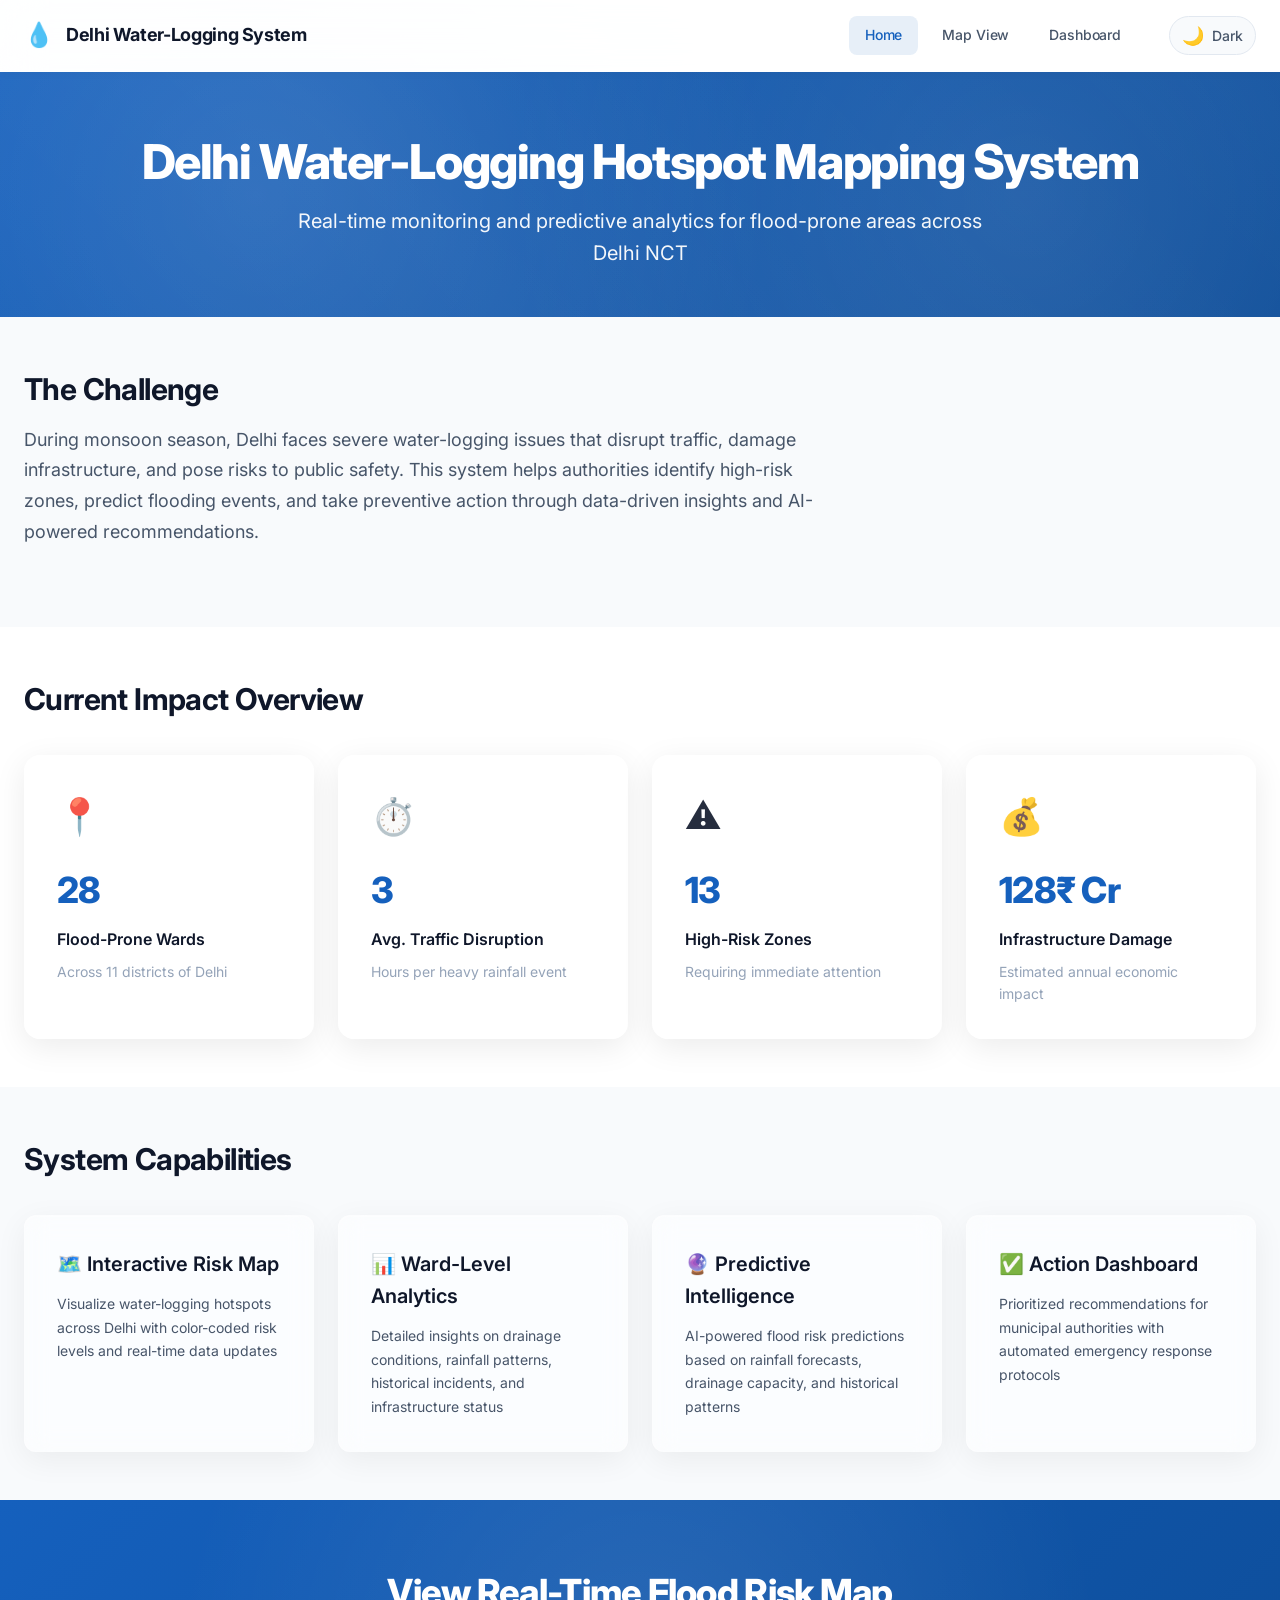
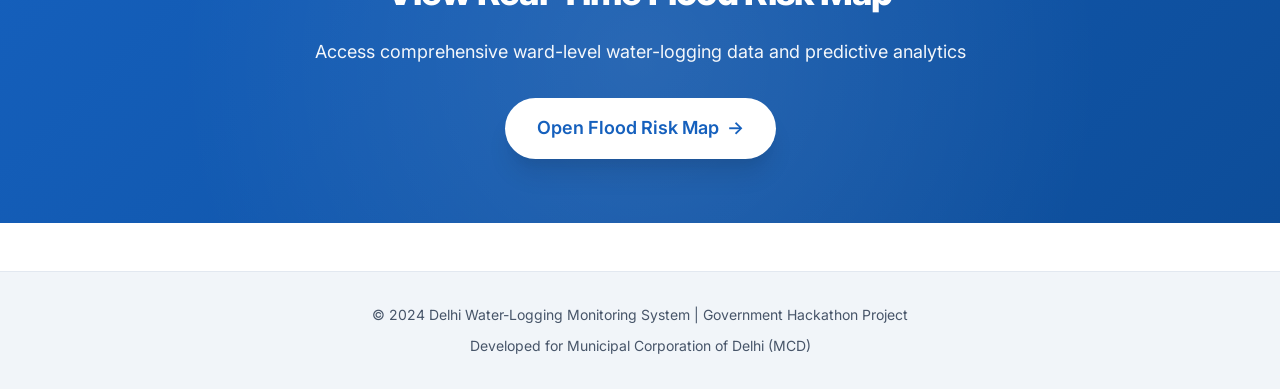
==== index.html @ c4d1c1da "Hackathon" ====
<!DOCTYPE html>
<html lang="en">
<head>
    <meta charset="UTF-8">
    <meta name="viewport" content="width=device-width, initial-scale=1.0">
    <title>Delhi Water-Logging Hotspot Mapping System</title>
    <link rel="stylesheet" href="styles.css">
</head>
<body>
    <!-- Navigation Bar with Theme Toggle -->
    <nav class="navbar">
        <div class="container">
            <div class="nav-brand">
                <span class="nav-logo">💧</span>
                <h2>Delhi Water-Logging System</h2>
            </div>
            <div class="nav-content">
                <div class="nav-links">
                    <a href="index.html" class="active">Home</a>
                    <a href="map.html">Map View</a>
                    <a href="authority.html">Dashboard</a>
                </div>
                <button class="theme-toggle" onclick="toggleTheme()" id="theme-toggle">
                    <span class="icon" id="theme-icon">🌙</span>
                    <span id="theme-text">Dark</span>
                </button>
            </div>
        </div>
    </nav>

    <!-- Hero Section -->
    <section class="hero">
        <div class="container">
            <h1>Delhi Water-Logging Hotspot Mapping System</h1>
            <p class="subtitle">Real-time monitoring and predictive analytics for flood-prone areas across Delhi NCT</p>
        </div>
    </section>

    <!-- Problem Statement -->
    <section class="section problem-section">
        <div class="container">
            <div class="section-header">
                <h2 class="section-title">The Challenge</h2>
                <p class="section-description">
                    During monsoon season, Delhi faces severe water-logging issues that disrupt traffic, 
                    damage infrastructure, and pose risks to public safety. This system helps authorities 
                    identify high-risk zones, predict flooding events, and take preventive action through 
                    data-driven insights and AI-powered recommendations.
                </p>
            </div>
        </div>
    </section>

    <!-- Impact Statistics - Bento Grid -->
    <section class="section stats-section">
        <div class="container">
            <div class="section-header">
                <h2 class="section-title">Current Impact Overview</h2>
            </div>
            <div class="stats-grid">
                <!-- Stat Card 1 -->
                <div class="stat-card">
                    <div class="stat-icon">📍</div>
                    <div class="stat-number">47</div>
                    <div class="stat-label">Flood-Prone Wards</div>
                    <div class="stat-description">Across 11 districts of Delhi</div>
                </div>

                <!-- Stat Card 2 -->
                <div class="stat-card">
                    <div class="stat-icon">⏱️</div>
                    <div class="stat-number">6.5</div>
                    <div class="stat-label">Avg. Traffic Disruption</div>
                    <div class="stat-description">Hours per heavy rainfall event</div>
                </div>

                <!-- Stat Card 3 -->
                <div class="stat-card">
                    <div class="stat-icon">⚠️</div>
                    <div class="stat-number">23</div>
                    <div class="stat-label">High-Risk Zones</div>
                    <div class="stat-description">Requiring immediate attention</div>
                </div>

                <!-- Stat Card 4 -->
                <div class="stat-card">
                    <div class="stat-icon">💰</div>
                    <div class="stat-number">₹245 Cr</div>
                    <div class="stat-label">Infrastructure Damage</div>
                    <div class="stat-description">Estimated annual economic impact</div>
                </div>
            </div>
        </div>
    </section>

    <!-- Key Features -->
    <section class="section features-section">
        <div class="container">
            <div class="section-header">
                <h2 class="section-title">System Capabilities</h2>
            </div>
            <div class="features-grid">
                <div class="feature-card">
                    <h3>🗺️ Interactive Risk Map</h3>
                    <p>Visualize water-logging hotspots across Delhi with color-coded risk levels and real-time data updates</p>
                </div>
                <div class="feature-card">
                    <h3>📊 Ward-Level Analytics</h3>
                    <p>Detailed insights on drainage conditions, rainfall patterns, historical incidents, and infrastructure status</p>
                </div>
                <div class="feature-card">
                    <h3>🔮 Predictive Intelligence</h3>
                    <p>AI-powered flood risk predictions based on rainfall forecasts, drainage capacity, and historical patterns</p>
                </div>
                <div class="feature-card">
                    <h3>✅ Action Dashboard</h3>
                    <p>Prioritized recommendations for municipal authorities with automated emergency response protocols</p>
                </div>
            </div>
        </div>
    </section>

    <!-- Call to Action -->
    <section class="cta-section">
        <div class="container">
            <h2>View Real-Time Flood Risk Map</h2>
            <p>Access comprehensive ward-level water-logging data and predictive analytics</p>
            <a href="map.html" class="cta-button">
                <span>Open Flood Risk Map</span>
                <span>→</span>
            </a>
        </div>
    </section>

    <!-- Footer -->
    <footer>
        <div class="container">
            <p>&copy; 2024 Delhi Water-Logging Monitoring System | Government Hackathon Project</p>
            <p>Developed for Municipal Corporation of Delhi (MCD)</p>
        </div>
    </footer>

    <!-- Scripts -->
    <script src="data.js"></script>
    <script src="script.js"></script>
</body>
</html>
---- styles.css ----
/**
 * STYLES.CSS - Modern Beautiful UI with Light/Dark Mode
 * Delhi Water-Logging Hotspot Mapping System
 * Design inspired by Linear, modern web apps, and civic-tech aesthetics
 */

/* ============================================
   IMPORTS - Modern Font (Inter)
   ============================================ */
@import url('https://fonts.googleapis.com/css2?family=Inter:wght@300;400;500;600;700;800&display=swap');

/* ============================================
   CSS CUSTOM PROPERTIES - Design Tokens
   ============================================ */
:root {
    /* ===== Color Palette - Light Mode ===== */
    --primary: #1560BD;
    --primary-hover: #0d4d99;
    --primary-light: #2d74cc;
    --secondary: #536878;
    --secondary-hover: #465764;
    
    /* Status Colors */
    --success: #16a34a;
    --warning: #f59e0b;
    --danger: #dc2626;
    --info: #0ea5e9;
    
    /* Neutral Colors - Light Mode */
    --bg-primary: #ffffff;
    --bg-secondary: #f8fafc;
    --bg-tertiary: #f1f5f9;
    --bg-elevated: #ffffff;
    --bg-overlay: rgba(248, 250, 252, 0.95);
    
    --text-primary: #0f172a;
    --text-secondary: #475569;
    --text-tertiary: #94a3b8;
    --text-inverse: #ffffff;
    
    --border-primary: #e2e8f0;
    --border-secondary: #cbd5e1;
    --border-focus: #1560BD;
    
    --shadow-sm: 0 1px 2px 0 rgba(0, 0, 0, 0.05);
    --shadow-md: 0 4px 6px -1px rgba(0, 0, 0, 0.1), 0 2px 4px -1px rgba(0, 0, 0, 0.06);
    --shadow-lg: 0 10px 15px -3px rgba(0, 0, 0, 0.1), 0 4px 6px -2px rgba(0, 0, 0, 0.05);
    --shadow-xl: 0 20px 25px -5px rgba(0, 0, 0, 0.1), 0 10px 10px -5px rgba(0, 0, 0, 0.04);
    
    /* ===== Spacing Scale ===== */
    --space-1: 0.25rem;
    --space-2: 0.5rem;
    --space-3: 0.75rem;
    --space-4: 1rem;
    --space-5: 1.25rem;
    --space-6: 1.5rem;
    --space-8: 2rem;
    --space-10: 2.5rem;
    --space-12: 3rem;
    --space-16: 4rem;
    
    /* ===== Typography Scale ===== */
    --text-xs: 0.75rem;
    --text-sm: 0.875rem;
    --text-base: 1rem;
    --text-lg: 1.125rem;
    --text-xl: 1.25rem;
    --text-2xl: 1.5rem;
    --text-3xl: 1.875rem;
    --text-4xl: 2.25rem;
    --text-5xl: 3rem;
    
    /* ===== Border Radius ===== */
    --radius-sm: 0.375rem;
    --radius-md: 0.5rem;
    --radius-lg: 0.75rem;
    --radius-xl: 1rem;
    --radius-2xl: 1.5rem;
    --radius-full: 9999px;
    
    /* ===== Transitions ===== */
    --transition-fast: 150ms cubic-bezier(0.4, 0, 0.2, 1);
    --transition-base: 200ms cubic-bezier(0.4, 0, 0.2, 1);
    --transition-slow: 300ms cubic-bezier(0.4, 0, 0.2, 1);
    
    /* ===== Z-Index Scale ===== */
    --z-base: 0;
    --z-elevated: 10;
    --z-dropdown: 100;
    --z-sticky: 200;
    --z-modal: 300;
    --z-toast: 400;
}

/* ===== Dark Mode Variables ===== */
[data-theme="dark"] {
    --primary: #2d74cc;
    --primary-hover: #4186d6;
    --primary-light: #5393db;
    --secondary: #6b8090;
    --secondary-hover: #7a8fa0;
    
    --bg-primary: #0f172a;
    --bg-secondary: #1e293b;
    --bg-tertiary: #334155;
    --bg-elevated: #1e293b;
    --bg-overlay: rgba(30, 41, 59, 0.95);
    
    --text-primary: #f1f5f9;
    --text-secondary: #cbd5e1;
    --text-tertiary: #64748b;
    --text-inverse: #0f172a;
    
    --border-primary: #334155;
    --border-secondary: #475569;
    
    --shadow-sm: 0 1px 2px 0 rgba(0, 0, 0, 0.3);
    --shadow-md: 0 4px 6px -1px rgba(0, 0, 0, 0.4), 0 2px 4px -1px rgba(0, 0, 0, 0.3);
    --shadow-lg: 0 10px 15px -3px rgba(0, 0, 0, 0.5), 0 4px 6px -2px rgba(0, 0, 0, 0.4);
    --shadow-xl: 0 20px 25px -5px rgba(0, 0, 0, 0.6), 0 10px 10px -5px rgba(0, 0, 0, 0.5);
}

/* ============================================
   GLOBAL RESET & BASE STYLES
   ============================================ */
* {
    margin: 0;
    padding: 0;
    box-sizing: border-box;
}

html {
    font-size: 16px;
    -webkit-font-smoothing: antialiased;
    -moz-osx-font-smoothing: grayscale;
}

body {
    font-family: 'Inter', -apple-system, BlinkMacSystemFont, 'Segoe UI', sans-serif;
    line-height: 1.6;
    color: var(--text-primary);
    background-color: var(--bg-primary);
    transition: background-color var(--transition-base), color var(--transition-base);
    position: relative;
}

/* Subtle background pattern */
body::before {
    content: '';
    position: fixed;
    top: 0;
    left: 0;
    right: 0;
    bottom: 0;
    background-image: 
        radial-gradient(circle at 20% 30%, rgba(21, 96, 189, 0.03) 0%, transparent 50%),
        radial-gradient(circle at 80% 70%, rgba(14, 165, 233, 0.03) 0%, transparent 50%);
    pointer-events: none;
    z-index: 0;
}

body > * {
    position: relative;
    z-index: 1;
}

.container {
    max-width: 1280px;
    margin: 0 auto;
    padding: 0 var(--space-6);
}

/* ============================================
   NAVIGATION BAR - Modern Floating Style
   ============================================ */
.navbar {
    background: rgba(255, 255, 255, 0.7);
    backdrop-filter: blur(20px) saturate(180%);
    -webkit-backdrop-filter: blur(20px) saturate(180%);
    border-bottom: 1px solid rgba(255, 255, 255, 0.2);
    box-shadow: 0 4px 6px rgba(0, 0, 0, 0.02);
    padding: var(--space-4) 0;
    position: sticky;
    top: 0;
    z-index: var(--z-sticky);
    transition: all var(--transition-base);
}

[data-theme="dark"] .navbar {
    background: rgba(30, 41, 59, 0.7);
    border-bottom: 1px solid rgba(255, 255, 255, 0.1);
}

.navbar .container {
    display: flex;
    justify-content: space-between;
    align-items: center;
}

.nav-brand {
    display: flex;
    align-items: center;
    gap: var(--space-3);
}

.nav-brand h2 {
    font-size: var(--text-lg);
    font-weight: 700;
    color: var(--text-primary);
    letter-spacing: -0.02em;
}

.nav-logo {
    font-size: var(--text-2xl);
}

.nav-content {
    display: flex;
    align-items: center;
    gap: var(--space-8);
}

.nav-links {
    display: flex;
    gap: var(--space-2);
    align-items: center;
}

.nav-links a {
    color: var(--text-secondary);
    text-decoration: none;
    font-weight: 500;
    font-size: var(--text-sm);
    padding: var(--space-2) var(--space-4);
    border-radius: var(--radius-md);
    transition: all var(--transition-fast);
    letter-spacing: -0.01em;
}

.nav-links a:hover {
    color: var(--text-primary);
    background-color: var(--bg-secondary);
}

.nav-links a.active {
    color: var(--primary);
    background-color: rgba(21, 96, 189, 0.1);
}

/* Theme Toggle Button */
.theme-toggle {
    background: var(--bg-secondary);
    border: 1px solid var(--border-primary);
    color: var(--text-secondary);
    padding: var(--space-2) var(--space-3);
    border-radius: var(--radius-full);
    cursor: pointer;
    display: flex;
    align-items: center;
    gap: var(--space-2);
    font-size: var(--text-sm);
    font-weight: 500;
    transition: all var(--transition-fast);
    font-family: 'Inter', sans-serif;
}

.theme-toggle:hover {
    background: var(--bg-tertiary);
    border-color: var(--border-secondary);
    color: var(--text-primary);
}

.theme-toggle .icon {
    font-size: var(--text-lg);
}

/* ============================================
   HERO SECTION - Modern Gradient
   ============================================ */
.hero {
    background: linear-gradient(135deg, var(--primary) 0%, #0d4d99 100%);
    color: white;
    padding: var(--space-16) 0 var(--space-12);
    text-align: center;
    position: relative;
    overflow: hidden;
}

.hero::before {
    content: '';
    position: absolute;
    top: 0;
    left: 0;
    right: 0;
    bottom: 0;
    background: 
        radial-gradient(circle at 20% 50%, rgba(255,255,255,0.1) 0%, transparent 50%),
        radial-gradient(circle at 80% 50%, rgba(255,255,255,0.1) 0%, transparent 50%);
    pointer-events: none;
}

.hero .container {
    position: relative;
    z-index: 1;
}

.hero h1 {
    font-size: var(--text-5xl);
    margin-bottom: var(--space-4);
    font-weight: 800;
    letter-spacing: -0.03em;
    line-height: 1.1;
}

.hero .subtitle {
    font-size: var(--text-xl);
    opacity: 0.95;
    font-weight: 400;
    max-width: 700px;
    margin: 0 auto;
}

/* ============================================
   SECTIONS - Clean Layout
   ============================================ */
.section {
    padding: var(--space-12) 0;
}

.section-header {
    margin-bottom: var(--space-8);
}

.section-title {
    font-size: var(--text-3xl);
    font-weight: 700;
    color: var(--text-primary);
    margin-bottom: var(--space-3);
    letter-spacing: -0.02em;
}

.section-description {
    font-size: var(--text-lg);
    color: var(--text-secondary);
    max-width: 800px;
    line-height: 1.7;
}

/* Problem Section */
.problem-section {
    background-color: var(--bg-secondary);
}

/* ============================================
   STATISTICS - Bento Grid Layout
   ============================================ */
.stats-section {
    background-color: var(--bg-primary);
}

.stats-grid {
    display: grid;
    grid-template-columns: repeat(auto-fit, minmax(280px, 1fr));
    gap: var(--space-6);
}

.stat-card {
    background: rgba(255, 255, 255, 0.6);
    backdrop-filter: blur(16px) saturate(180%);
    -webkit-backdrop-filter: blur(16px) saturate(180%);
    padding: var(--space-8);
    border-radius: var(--radius-xl);
    border: 1px solid rgba(255, 255, 255, 0.3);
    box-shadow: 
        0 8px 32px rgba(0, 0, 0, 0.08),
        inset 0 1px 0 rgba(255, 255, 255, 0.5);
    transition: all var(--transition-base);
    position: relative;
    overflow: hidden;
}

[data-theme="dark"] .stat-card {
    background: rgba(30, 41, 59, 0.6);
    border: 1px solid rgba(255, 255, 255, 0.1);
    box-shadow: 
        0 8px 32px rgba(0, 0, 0, 0.3),
        inset 0 1px 0 rgba(255, 255, 255, 0.1);
}

/* Gradient border effect on hover */
.stat-card::before {
    content: '';
    position: absolute;
    top: -2px;
    left: -2px;
    right: -2px;
    bottom: -2px;
    background: linear-gradient(135deg, var(--primary), var(--info), var(--primary));
    background-size: 200% 200%;
    border-radius: var(--radius-xl);
    opacity: 0;
    z-index: -1;
    transition: opacity var(--transition-base);
    animation: gradientRotate 3s linear infinite;
}

@keyframes gradientRotate {
    0% { background-position: 0% 50%; }
    50% { background-position: 100% 50%; }
    100% { background-position: 0% 50%; }
}

/* Shine effect */
.stat-card::after {
    content: '';
    position: absolute;
    top: 0;
    left: -100%;
    width: 100%;
    height: 100%;
    background: linear-gradient(90deg, 
        transparent 0%, 
        rgba(255,255,255,0.1) 50%, 
        transparent 100%);
    transition: left 0.5s ease;
}

.stat-card:hover {
    transform: translateY(-8px) scale(1.02);
    border-color: transparent;
    box-shadow: 
        var(--shadow-xl),
        0 0 0 1px var(--primary);
}

.stat-card:hover::before {
    opacity: 1;
}

.stat-card:hover::after {
    left: 100%;
}

.stat-icon {
    font-size: var(--text-4xl);
    margin-bottom: var(--space-4);
    opacity: 0.9;
}

.stat-number {
    font-size: var(--text-4xl);
    font-weight: 800;
    color: var(--primary);
    margin-bottom: var(--space-2);
    letter-spacing: -0.02em;
}

.stat-label {
    font-size: var(--text-base);
    font-weight: 600;
    color: var(--text-primary);
    margin-bottom: var(--space-2);
}

.stat-description {
    font-size: var(--text-sm);
    color: var(--text-tertiary);
    font-weight: 400;
}

/* ============================================
   FEATURES - Card Grid
   ============================================ */
.features-section {
    background-color: var(--bg-secondary);
}

.features-grid {
    display: grid;
    grid-template-columns: repeat(auto-fit, minmax(280px, 1fr));
    gap: var(--space-6);
}

.feature-card {
    background: rgba(255, 255, 255, 0.5);
    backdrop-filter: blur(12px) saturate(180%);
    -webkit-backdrop-filter: blur(12px) saturate(180%);
    padding: var(--space-8);
    border-radius: var(--radius-lg);
    border: 1px solid rgba(255, 255, 255, 0.3);
    box-shadow: 
        0 8px 32px rgba(0, 0, 0, 0.06),
        inset 0 1px 0 rgba(255, 255, 255, 0.4);
    transition: all var(--transition-base);
    position: relative;
    overflow: hidden;
}

[data-theme="dark"] .feature-card {
    background: rgba(30, 41, 59, 0.5);
    border: 1px solid rgba(255, 255, 255, 0.1);
    box-shadow: 
        0 8px 32px rgba(0, 0, 0, 0.2),
        inset 0 1px 0 rgba(255, 255, 255, 0.1);
}

.feature-card::before {
    content: '';
    position: absolute;
    inset: 0;
    background: linear-gradient(135deg, var(--primary) 0%, transparent 100%);
    opacity: 0;
    transition: opacity var(--transition-base);
}

.feature-card:hover {
    border-color: var(--primary);
    box-shadow: var(--shadow-lg);
    transform: translateY(-4px);
}

.feature-card:hover::before {
    opacity: 0.05;
}

.feature-card h3,
.feature-card p {
    position: relative;
    z-index: 1;
}

.feature-card h3 {
    color: var(--text-primary);
    margin-bottom: var(--space-3);
    font-size: var(--text-xl);
    font-weight: 600;
}

.feature-card p {
    color: var(--text-secondary);
    font-size: var(--text-sm);
    line-height: 1.7;
}

/* ============================================
   CTA SECTION - Bold & Clear
   ============================================ */
.cta-section {
    padding: var(--space-16) 0;
    background: linear-gradient(135deg, var(--primary) 0%, #0d4d99 100%);
    color: white;
    text-align: center;
    position: relative;
    overflow: hidden;
}

.cta-section::before {
    content: '';
    position: absolute;
    top: 0;
    left: 0;
    right: 0;
    bottom: 0;
    background: radial-gradient(circle at 50% 50%, rgba(255,255,255,0.1) 0%, transparent 70%);
    pointer-events: none;
}

.cta-section .container {
    position: relative;
    z-index: 1;
}

.cta-section h2 {
    font-size: var(--text-4xl);
    font-weight: 800;
    margin-bottom: var(--space-4);
    letter-spacing: -0.02em;
}

.cta-section p {
    font-size: var(--text-lg);
    margin-bottom: var(--space-8);
    opacity: 0.95;
}

.cta-button {
    display: inline-flex;
    align-items: center;
    gap: var(--space-2);
    background-color: white;
    color: var(--primary);
    padding: var(--space-4) var(--space-8);
    border-radius: var(--radius-full);
    text-decoration: none;
    font-weight: 600;
    font-size: var(--text-lg);
    transition: all var(--transition-base);
    box-shadow: var(--shadow-xl);
    position: relative;
    overflow: hidden;
}

.cta-button::before {
    content: '';
    position: absolute;
    top: 50%;
    left: 50%;
    width: 0;
    height: 0;
    background: radial-gradient(circle, var(--primary) 0%, transparent 70%);
    opacity: 0.1;
    transform: translate(-50%, -50%);
    transition: width 0.6s ease, height 0.6s ease;
    border-radius: 50%;
}

.cta-button:hover::before {
    width: 300px;
    height: 300px;
}

.cta-button:hover {
    transform: translateY(-4px) scale(1.05);
    box-shadow: 
        0 25px 50px -12px rgba(0,0,0,0.25),
        0 0 0 3px rgba(21, 96, 189, 0.1);
}

.cta-button > span {
    position: relative;
    z-index: 1;
}

/* ============================================
   MAP PAGE - Interactive Design
   ============================================ */
.map-header {
    background: linear-gradient(135deg, var(--primary) 0%, #0d4d99 100%);
    color: white;
    padding: var(--space-12) 0 var(--space-8);
    text-align: center;
}

.map-header h1 {
    font-size: var(--text-4xl);
    font-weight: 800;
    margin-bottom: var(--space-2);
    letter-spacing: -0.02em;
}

.map-header p {
    font-size: var(--text-lg);
    opacity: 0.95;
}

/* Map Legend - Floating Style */
.map-legend {
    background: rgba(255, 255, 255, 0.7);
    backdrop-filter: blur(20px) saturate(180%);
    -webkit-backdrop-filter: blur(20px) saturate(180%);
    padding: var(--space-4) 0;
    border-bottom: 1px solid rgba(255, 255, 255, 0.2);
    box-shadow: 0 4px 6px rgba(0, 0, 0, 0.02);
    position: sticky;
    top: 73px;
    z-index: var(--z-elevated);
}

[data-theme="dark"] .map-legend {
    background: rgba(30, 41, 59, 0.7);
    border-bottom: 1px solid rgba(255, 255, 255, 0.1);
}

.map-legend .container {
    display: flex;
    align-items: center;
    gap: var(--space-6);
    flex-wrap: wrap;
}

.map-legend h3 {
    font-size: var(--text-sm);
    font-weight: 600;
    color: var(--text-secondary);
    text-transform: uppercase;
    letter-spacing: 0.05em;
}

.legend-items {
    display: flex;
    gap: var(--space-6);
    flex-wrap: wrap;
}

.legend-item {
    display: flex;
    align-items: center;
    gap: var(--space-2);
    font-size: var(--text-sm);
    color: var(--text-secondary);
}

.legend-color {
    width: 16px;
    height: 16px;
    border-radius: var(--radius-sm);
    border: 2px solid white;
    box-shadow: var(--shadow-sm);
}

.legend-color.low { background-color: var(--success); }
.legend-color.medium { background-color: var(--warning); }
.legend-color.high { background-color: var(--danger); }

/* Map Section - Split Layout */
.map-section {
    padding: var(--space-8) 0;
    background-color: var(--bg-secondary);
}

.map-section .container {
    display: grid;
    grid-template-columns: 1fr 380px;
    gap: var(--space-6);
}

.map-container {
    background: rgba(255, 255, 255, 0.5);
    backdrop-filter: blur(16px) saturate(180%);
    -webkit-backdrop-filter: blur(16px) saturate(180%);
    padding: var(--space-6);
    border-radius: var(--radius-xl);
    border: 1px solid rgba(255, 255, 255, 0.3);
    box-shadow: 
        0 8px 32px rgba(0, 0, 0, 0.08),
        inset 0 1px 0 rgba(255, 255, 255, 0.5);
    position: relative;
    overflow: hidden;
}

[data-theme="dark"] .map-container {
    background: rgba(30, 41, 59, 0.5);
    border: 1px solid rgba(255, 255, 255, 0.1);
    box-shadow: 
        0 8px 32px rgba(0, 0, 0, 0.3),
        inset 0 1px 0 rgba(255, 255, 255, 0.1);
}

/* Map glow effect - subtle for glassmorphism */
.map-container::before {
    content: '';
    position: absolute;
    inset: -2px;
    background: linear-gradient(135deg, var(--primary), var(--info));
    opacity: 0;
    z-index: -1;
    border-radius: var(--radius-xl);
    transition: opacity var(--transition-base);
}

.map-container:hover::before {
    opacity: 0.05;
}

.delhi-map {
    width: 100%;
    height: auto;
}

.hotspot-marker {
    /* Simplified - no CSS animations, all handled in JS */
    cursor: pointer;
    filter: drop-shadow(0 1px 3px rgba(0,0,0,0.2));
    will-change: transform;
}

/* Hotspots Sidebar */
.hotspots-sidebar {
    background: rgba(255, 255, 255, 0.5);
    backdrop-filter: blur(16px) saturate(180%);
    -webkit-backdrop-filter: blur(16px) saturate(180%);
    padding: var(--space-6);
    border-radius: var(--radius-xl);
    border: 1px solid rgba(255, 255, 255, 0.3);
    box-shadow: 
        0 8px 32px rgba(0, 0, 0, 0.08),
        inset 0 1px 0 rgba(255, 255, 255, 0.5);
    max-height: 700px;
    overflow-y: auto;
    position: sticky;
    top: 145px;
}

[data-theme="dark"] .hotspots-sidebar {
    background: rgba(30, 41, 59, 0.5);
    border: 1px solid rgba(255, 255, 255, 0.1);
    box-shadow: 
        0 8px 32px rgba(0, 0, 0, 0.3),
        inset 0 1px 0 rgba(255, 255, 255, 0.1);
}

.hotspots-sidebar h3 {
    background: rgba(255, 255, 255, 0.5);
    backdrop-filter: blur(10px);
    -webkit-backdrop-filter: blur(10px);
}

[data-theme="dark"] .hotspots-sidebar h3 {
    background: rgba(30, 41, 59, 0.5);
}

.hotspots-sidebar::-webkit-scrollbar {
    width: 6px;
}

.hotspots-sidebar::-webkit-scrollbar-track {
    background: var(--bg-secondary);
    border-radius: var(--radius-sm);
}

.hotspots-sidebar::-webkit-scrollbar-thumb {
    background: var(--border-secondary);
    border-radius: var(--radius-sm);
}

.hotspots-sidebar h3 {
    color: var(--text-primary);
    font-size: var(--text-lg);
    font-weight: 700;
    margin-bottom: var(--space-4);
    position: sticky;
    top: 0;
    background: var(--bg-elevated);
    padding-bottom: var(--space-3);
    border-bottom: 1px solid var(--border-primary);
}

.hotspot-item {
    display: flex;
    align-items: center;
    gap: var(--space-4);
    padding: var(--space-4);
    border-radius: var(--radius-md);
    cursor: pointer;
    transition: all var(--transition-fast);
    border: 1px solid transparent;
}

.hotspot-item:hover {
    background-color: var(--bg-secondary);
    border-color: var(--border-primary);
}

.hotspot-rank {
    font-weight: 700;
    font-size: var(--text-lg);
    color: var(--primary);
    min-width: 32px;
    text-align: center;
}

.hotspot-info {
    flex: 1;
}

.hotspot-name {
    font-weight: 600;
    color: var(--text-primary);
    font-size: var(--text-sm);
    margin-bottom: var(--space-1);
}

.hotspot-district {
    font-size: var(--text-xs);
    color: var(--text-tertiary);
}

.hotspot-risk {
    padding: var(--space-2) var(--space-3);
    border-radius: var(--radius-full);
    color: white;
    font-weight: 600;
    font-size: var(--text-xs);
    text-transform: uppercase;
    letter-spacing: 0.05em;
}

/* ============================================
   WARD DETAIL PAGE - Rich Information Display
   ============================================ */
.back-section {
    padding: var(--space-4) 0;
    background-color: var(--bg-primary);
    border-bottom: 1px solid var(--border-primary);
}

.back-button {
    color: var(--primary);
    text-decoration: none;
    font-weight: 600;
    display: inline-flex;
    align-items: center;
    gap: var(--space-2);
    font-size: var(--text-sm);
    padding: var(--space-2) var(--space-4);
    border-radius: var(--radius-md);
    transition: all var(--transition-fast);
}

.back-button:hover {
    background-color: var(--bg-secondary);
}

.ward-header {
    background: linear-gradient(135deg, var(--primary) 0%, #0d4d99 100%);
    color: white;
    padding: var(--space-8) 0;
    text-align: center;
}

.ward-header h1 {
    font-size: var(--text-3xl);
    font-weight: 800;
    margin-bottom: var(--space-4);
    letter-spacing: -0.02em;
}

.risk-badge-large {
    display: inline-block;
    padding: var(--space-3) var(--space-6);
    border-radius: var(--radius-full);
    font-size: var(--text-lg);
    font-weight: 700;
    background-color: white;
    box-shadow: var(--shadow-lg);
    text-transform: uppercase;
    letter-spacing: 0.05em;
}

/* Ward Details Grid */
.ward-details-section {
    padding: var(--space-8) 0;
    background-color: var(--bg-secondary);
}

.details-grid {
    display: grid;
    grid-template-columns: repeat(auto-fit, minmax(260px, 1fr));
    gap: var(--space-6);
}

.detail-card {
    background: rgba(255, 255, 255, 0.5);
    backdrop-filter: blur(12px) saturate(180%);
    -webkit-backdrop-filter: blur(12px) saturate(180%);
    padding: var(--space-6);
    border-radius: var(--radius-lg);
    border: 1px solid rgba(255, 255, 255, 0.3);
    box-shadow: 
        0 8px 32px rgba(0, 0, 0, 0.06),
        inset 0 1px 0 rgba(255, 255, 255, 0.4);
    transition: all var(--transition-base);
    position: relative;
    overflow: hidden;
}

[data-theme="dark"] .detail-card {
    background: rgba(30, 41, 59, 0.5);
    border: 1px solid rgba(255, 255, 255, 0.1);
    box-shadow: 
        0 8px 32px rgba(0, 0, 0, 0.2),
        inset 0 1px 0 rgba(255, 255, 255, 0.1);
}

.detail-card::before {
    content: '';
    position: absolute;
    top: 0;
    left: 0;
    width: 4px;
    height: 0;
    background: linear-gradient(180deg, var(--primary), var(--info));
    transition: height var(--transition-base);
}

.detail-card:hover {
    box-shadow: var(--shadow-lg);
    border-color: var(--primary);
    transform: translateX(4px);
}

.detail-card:hover::before {
    height: 100%;
}

.detail-card h3 {
    color: var(--text-secondary);
    margin-bottom: var(--space-4);
    font-size: var(--text-sm);
    font-weight: 600;
    text-transform: uppercase;
    letter-spacing: 0.05em;
}

.risk-score-display {
    text-align: center;
    margin-bottom: var(--space-4);
}

.score-number {
    font-size: var(--text-5xl);
    font-weight: 800;
    color: var(--primary);
    line-height: 1;
    letter-spacing: -0.03em;
}

.score-label {
    font-size: var(--text-sm);
    color: var(--text-tertiary);
    margin-top: var(--space-2);
}

.progress-bar {
    width: 100%;
    height: 8px;
    background-color: var(--bg-tertiary);
    border-radius: var(--radius-full);
    overflow: hidden;
}

.progress-fill {
    height: 100%;
    transition: width var(--transition-slow);
    border-radius: var(--radius-full);
}

.metric-value {
    font-size: var(--text-3xl);
    font-weight: 700;
    color: var(--text-primary);
    margin-bottom: var(--space-2);
    letter-spacing: -0.02em;
}

.metric-label {
    font-size: var(--text-sm);
    color: var(--text-secondary);
}

/* Incidents Section */
.incidents-section {
    padding: var(--space-8) 0;
    background-color: var(--bg-primary);
}

.incidents-section h2 {
    color: var(--text-primary);
    font-size: var(--text-2xl);
    font-weight: 700;
    margin-bottom: var(--space-6);
    letter-spacing: -0.02em;
}

.incidents-list {
    background: rgba(255, 255, 255, 0.5);
    backdrop-filter: blur(12px) saturate(180%);
    -webkit-backdrop-filter: blur(12px) saturate(180%);
    padding: var(--space-6);
    border-radius: var(--radius-lg);
    border: 1px solid rgba(255, 255, 255, 0.3);
    box-shadow: 
        0 8px 32px rgba(0, 0, 0, 0.06),
        inset 0 1px 0 rgba(255, 255, 255, 0.4);
}

[data-theme="dark"] .incidents-list {
    background: rgba(30, 41, 59, 0.5);
    border: 1px solid rgba(255, 255, 255, 0.1);
    box-shadow: 
        0 8px 32px rgba(0, 0, 0, 0.2),
        inset 0 1px 0 rgba(255, 255, 255, 0.1);
}

.incident-item {
    padding: var(--space-4);
    border-left: 3px solid var(--primary);
    background-color: var(--bg-secondary);
    margin-bottom: var(--space-4);
    border-radius: var(--radius-md);
}

.incident-item:last-child {
    margin-bottom: 0;
}

.incident-date {
    font-weight: 600;
    color: var(--text-primary);
    margin-bottom: var(--space-2);
    font-size: var(--text-sm);
}

.incident-severity {
    display: inline-block;
    padding: var(--space-1) var(--space-3);
    border-radius: var(--radius-full);
    font-size: var(--text-xs);
    font-weight: 600;
    margin-bottom: var(--space-2);
    text-transform: uppercase;
    letter-spacing: 0.05em;
}

.incident-severity.severe {
    background-color: rgba(220, 38, 38, 0.1);
    color: var(--danger);
}

.incident-severity.moderate {
    background-color: rgba(245, 158, 11, 0.1);
    color: var(--warning);
}

.incident-severity.minor {
    background-color: rgba(14, 165, 233, 0.1);
    color: var(--info);
}

.incident-details {
    color: var(--text-secondary);
    font-size: var(--text-sm);
    line-height: 1.6;
}

.no-incidents {
    text-align: center;
    color: var(--success);
    padding: var(--space-8);
    font-size: var(--text-lg);
    font-weight: 500;
}

/* Prediction Section */
.prediction-section {
    padding: var(--space-8) 0;
    background-color: var(--bg-secondary);
}

.prediction-section h2 {
    color: var(--text-primary);
    font-size: var(--text-2xl);
    font-weight: 700;
    margin-bottom: var(--space-6);
    letter-spacing: -0.02em;
}

.prediction-card {
    background: rgba(255, 255, 255, 0.5);
    backdrop-filter: blur(12px) saturate(180%);
    -webkit-backdrop-filter: blur(12px) saturate(180%);
    padding: var(--space-6);
    border-radius: var(--radius-lg);
    border: 1px solid rgba(255, 255, 255, 0.3);
    box-shadow: 
        0 8px 32px rgba(0, 0, 0, 0.06),
        inset 0 1px 0 rgba(255, 255, 255, 0.4);
}

[data-theme="dark"] .prediction-card {
    background: rgba(30, 41, 59, 0.5);
    border: 1px solid rgba(255, 255, 255, 0.1);
    box-shadow: 
        0 8px 32px rgba(0, 0, 0, 0.2),
        inset 0 1px 0 rgba(255, 255, 255, 0.1);
}

.prediction-header h3 {
    color: var(--text-primary);
    font-size: var(--text-lg);
    font-weight: 600;
    margin-bottom: var(--space-4);
}

.prediction-result {
    font-size: var(--text-xl);
    font-weight: 600;
    margin-bottom: var(--space-4);
    padding: var(--space-4);
    background-color: var(--bg-secondary);
    border-radius: var(--radius-md);
    text-align: center;
}

.prediction-reasoning {
    color: var(--text-secondary);
    line-height: 1.7;
    margin-bottom: var(--space-6);
    font-size: var(--text-sm);
}

/* Timeline */
.timeline {
    margin-top: var(--space-8);
}

.timeline h3 {
    color: var(--text-primary);
    font-size: var(--text-lg);
    font-weight: 600;
    margin-bottom: var(--space-6);
}

.timeline-items {
    display: flex;
    flex-direction: column;
    gap: var(--space-6);
}

.timeline-item {
    display: flex;
    gap: var(--space-4);
}

.timeline-marker {
    min-width: 48px;
    height: 48px;
    border-radius: var(--radius-full);
    display: flex;
    align-items: center;
    justify-content: center;
    font-weight: 700;
    color: white;
    font-size: var(--text-xl);
    box-shadow: var(--shadow-md);
    position: relative;
    transition: transform var(--transition-base);
}

.timeline-marker::before {
    content: '';
    position: absolute;
    inset: -4px;
    border-radius: var(--radius-full);
    background: inherit;
    opacity: 0.2;
    z-index: -1;
    transition: all var(--transition-base);
}

.timeline-item:hover .timeline-marker {
    transform: scale(1.1);
}

.timeline-item:hover .timeline-marker::before {
    inset: -8px;
    opacity: 0.3;
}

.timeline-marker.before {
    background: linear-gradient(135deg, var(--primary), var(--info));
}

.timeline-marker.during {
    background: linear-gradient(135deg, var(--warning), #ea580c);
}

.timeline-marker.after {
    background: linear-gradient(135deg, var(--success), #15803d);
}

.timeline-content {
    flex: 1;
    padding: var(--space-4);
    background-color: var(--bg-secondary);
    border-radius: var(--radius-md);
    border: 1px solid var(--border-primary);
}

.timeline-content h4 {
    color: var(--text-primary);
    font-weight: 600;
    margin-bottom: var(--space-3);
}

.timeline-content ul {
    margin-left: var(--space-5);
    color: var(--text-secondary);
}

.timeline-content li {
    margin-bottom: var(--space-2);
    font-size: var(--text-sm);
    line-height: 1.6;
}

/* Recommendations */
.recommendations-section {
    padding: var(--space-8) 0;
    background-color: var(--bg-primary);
}

.recommendations-section h2 {
    color: var(--text-primary);
    font-size: var(--text-2xl);
    font-weight: 700;
    margin-bottom: var(--space-6);
    letter-spacing: -0.02em;
}

.recommendations-grid {
    display: grid;
    grid-template-columns: repeat(auto-fit, minmax(280px, 1fr));
    gap: var(--space-6);
}

.recommendation-card {
    background: rgba(255, 255, 255, 0.5);
    backdrop-filter: blur(12px) saturate(180%);
    -webkit-backdrop-filter: blur(12px) saturate(180%);
    padding: var(--space-6);
    border-radius: var(--radius-lg);
    border: 1px solid rgba(255, 255, 255, 0.3);
    box-shadow: 
        0 8px 32px rgba(0, 0, 0, 0.06),
        inset 0 1px 0 rgba(255, 255, 255, 0.4);
    text-align: center;
    transition: all var(--transition-base);
    position: relative;
    overflow: hidden;
}

[data-theme="dark"] .recommendation-card {
    background: rgba(30, 41, 59, 0.5);
    border: 1px solid rgba(255, 255, 255, 0.1);
    box-shadow: 
        0 8px 32px rgba(0, 0, 0, 0.2),
        inset 0 1px 0 rgba(255, 255, 255, 0.1);
}

.recommendation-card::before {
    content: '';
    position: absolute;
    inset: 0;
    background: radial-gradient(circle at center, var(--primary) 0%, transparent 70%);
    opacity: 0;
    transition: opacity var(--transition-base);
}

.recommendation-card:hover {
    box-shadow: var(--shadow-lg);
    border-color: var(--primary);
    transform: scale(1.05);
}

.recommendation-card:hover::before {
    opacity: 0.05;
}

.recommendation-card > * {
    position: relative;
    z-index: 1;
}

.rec-icon {
    transition: transform var(--transition-base);
}

.recommendation-card:hover .rec-icon {
    transform: scale(1.2) rotate(5deg);
}

.rec-icon {
    font-size: var(--text-4xl);
    margin-bottom: var(--space-4);
}

.recommendation-card h3 {
    color: var(--text-primary);
    font-size: var(--text-lg);
    font-weight: 600;
    margin-bottom: var(--space-2);
}

.recommendation-card p {
    color: var(--text-secondary);
    font-size: var(--text-sm);
    margin-bottom: var(--space-4);
    line-height: 1.6;
}

.priority-badge {
    display: inline-block;
    padding: var(--space-2) var(--space-4);
    border-radius: var(--radius-full);
    font-size: var(--text-xs);
    font-weight: 600;
    text-transform: uppercase;
    letter-spacing: 0.05em;
}

.priority-badge.critical {
    background-color: rgba(220, 38, 38, 0.1);
    color: var(--danger);
}

.priority-badge.high {
    background-color: rgba(245, 158, 11, 0.1);
    color: var(--warning);
}

.priority-badge.medium {
    background-color: rgba(14, 165, 233, 0.1);
    color: var(--info);
}

.priority-badge.low {
    background-color: rgba(22, 163, 74, 0.1);
    color: var(--success);
}

/* ============================================
   AUTHORITY DASHBOARD - Data Dense Interface
   ============================================ */
.dashboard-header {
    background: linear-gradient(135deg, var(--primary) 0%, #0d4d99 100%);
    color: white;
    padding: var(--space-8) 0;
    text-align: center;
}

.dashboard-header h1 {
    font-size: var(--text-4xl);
    font-weight: 800;
    margin-bottom: var(--space-2);
    letter-spacing: -0.02em;
}

.dashboard-header p {
    font-size: var(--text-lg);
    opacity: 0.95;
}

.last-updated {
    margin-top: var(--space-4);
    font-size: var(--text-sm);
    opacity: 0.9;
    font-weight: 500;
}

/* Summary Cards */
.summary-section {
    padding: var(--space-8) 0;
    background-color: var(--bg-secondary);
}

.summary-grid {
    display: grid;
    grid-template-columns: repeat(auto-fit, minmax(260px, 1fr));
    gap: var(--space-6);
}

.summary-card {
    padding: var(--space-6);
    border-radius: var(--radius-lg);
    color: white;
    text-align: center;
    position: relative;
    overflow: hidden;
    border: 1px solid rgba(255, 255, 255, 0.1);
    transition: all var(--transition-base);
}

.summary-card::before {
    content: '';
    position: absolute;
    top: 0;
    left: 0;
    right: 0;
    bottom: 0;
    background: linear-gradient(135deg, rgba(255,255,255,0.1) 0%, transparent 100%);
    pointer-events: none;
}

.summary-card:hover {
    transform: translateY(-4px);
    box-shadow: var(--shadow-xl);
}

.summary-card.critical {
    background: linear-gradient(135deg, var(--danger) 0%, #991b1b 100%);
}

.summary-card.warning {
    background: linear-gradient(135deg, var(--warning) 0%, #d97706 100%);
}

.summary-card.stable {
    background: linear-gradient(135deg, var(--success) 0%, #15803d 100%);
}

.summary-card.info {
    background: linear-gradient(135deg, var(--primary) 0%, #0d4d99 100%);
}

.summary-card h3 {
    font-size: var(--text-sm);
    font-weight: 600;
    text-transform: uppercase;
    letter-spacing: 0.05em;
    margin-bottom: var(--space-4);
    opacity: 0.95;
    position: relative;
}

.summary-number {
    font-size: var(--text-5xl);
    font-weight: 800;
    margin-bottom: var(--space-2);
    line-height: 1;
    position: relative;
    letter-spacing: -0.03em;
}

.summary-card p {
    font-size: var(--text-sm);
    opacity: 0.9;
    position: relative;
}

/* AI Recommendations */
.ai-recommendations-section {
    padding: var(--space-8) 0;
    background-color: var(--bg-primary);
}

.ai-recommendations-section h2 {
    color: var(--text-primary);
    font-size: var(--text-2xl);
    font-weight: 700;
    margin-bottom: var(--space-6);
    letter-spacing: -0.02em;
}

.ai-card {
    background: rgba(255, 255, 255, 0.5);
    backdrop-filter: blur(16px) saturate(180%);
    -webkit-backdrop-filter: blur(16px) saturate(180%);
    padding: var(--space-6);
    border-radius: var(--radius-lg);
    border: 1px solid rgba(255, 255, 255, 0.3);
    box-shadow: 
        0 8px 32px rgba(0, 0, 0, 0.08),
        inset 0 1px 0 rgba(255, 255, 255, 0.5);
}

[data-theme="dark"] .ai-card {
    background: rgba(30, 41, 59, 0.5);
    border: 1px solid rgba(255, 255, 255, 0.1);
    box-shadow: 
        0 8px 32px rgba(0, 0, 0, 0.3),
        inset 0 1px 0 rgba(255, 255, 255, 0.1);
}

.ai-header {
    display: flex;
    align-items: center;
    gap: var(--space-4);
    margin-bottom: var(--space-6);
}

.ai-badge {
    background: linear-gradient(135deg, #8b5cf6 0%, #6d28d9 100%);
    color: white;
    padding: var(--space-2) var(--space-4);
    border-radius: var(--radius-full);
    font-size: var(--text-xs);
    font-weight: 700;
    text-transform: uppercase;
    letter-spacing: 0.1em;
    box-shadow: var(--shadow-sm);
}

.ai-header h3 {
    font-size: var(--text-xl);
    font-weight: 600;
    color: var(--text-primary);
}

.recommendation-rules {
    display: flex;
    flex-direction: column;
    gap: var(--space-4);
}

.rule-item {
    display: flex;
    gap: var(--space-4);
    padding: var(--space-5);
    border-radius: var(--radius-md);
    border: 1px solid var(--border-primary);
    transition: all var(--transition-base);
}

.rule-item:hover {
    box-shadow: var(--shadow-sm);
}

.rule-item.critical-rule {
    background-color: rgba(220, 38, 38, 0.05);
    border-color: rgba(220, 38, 38, 0.2);
}

.rule-item.warning-rule {
    background-color: rgba(245, 158, 11, 0.05);
    border-color: rgba(245, 158, 11, 0.2);
}

.rule-item.stable-rule {
    background-color: rgba(22, 163, 74, 0.05);
    border-color: rgba(22, 163, 74, 0.2);
}

.rule-icon {
    font-size: var(--text-3xl);
}

.rule-content h4 {
    color: var(--text-primary);
    font-weight: 600;
    margin-bottom: var(--space-3);
    font-size: var(--text-base);
}

.rule-content ul {
    margin-left: var(--space-5);
    color: var(--text-secondary);
}

.rule-content li {
    margin-bottom: var(--space-2);
    font-size: var(--text-sm);
    line-height: 1.6;
}

/* Wards Table */
.wards-table-section {
    padding: var(--space-8) 0;
    background-color: var(--bg-secondary);
}

.wards-table-section h2 {
    color: var(--text-primary);
    font-size: var(--text-2xl);
    font-weight: 700;
    margin-bottom: var(--space-4);
    letter-spacing: -0.02em;
}

.table-controls {
    margin-bottom: var(--space-6);
    display: flex;
    gap: var(--space-3);
    flex-wrap: wrap;
}

.filter-btn {
    padding: var(--space-2) var(--space-5);
    border: 1px solid var(--border-primary);
    background-color: var(--bg-elevated);
    color: var(--text-secondary);
    border-radius: var(--radius-full);
    font-weight: 600;
    font-size: var(--text-sm);
    cursor: pointer;
    transition: all var(--transition-fast);
    font-family: 'Inter', sans-serif;
}

.filter-btn:hover {
    background-color: var(--bg-secondary);
    color: var(--text-primary);
}

.filter-btn.active {
    background-color: var(--primary);
    color: white;
    border-color: var(--primary);
}

.table-container {
    background: rgba(255, 255, 255, 0.5);
    backdrop-filter: blur(12px) saturate(180%);
    -webkit-backdrop-filter: blur(12px) saturate(180%);
    border-radius: var(--radius-lg);
    border: 1px solid rgba(255, 255, 255, 0.3);
    box-shadow: 
        0 8px 32px rgba(0, 0, 0, 0.06),
        inset 0 1px 0 rgba(255, 255, 255, 0.4);
    overflow: hidden;
}

[data-theme="dark"] .table-container {
    background: rgba(30, 41, 59, 0.5);
    border: 1px solid rgba(255, 255, 255, 0.1);
    box-shadow: 
        0 8px 32px rgba(0, 0, 0, 0.2),
        inset 0 1px 0 rgba(255, 255, 255, 0.1);
}

.wards-table {
    width: 100%;
    border-collapse: collapse;
}

.wards-table thead {
    background-color: var(--bg-tertiary);
}

.wards-table th {
    padding: var(--space-4);
    text-align: left;
    font-weight: 600;
    font-size: var(--text-sm);
    color: var(--text-secondary);
    text-transform: uppercase;
    letter-spacing: 0.05em;
    border-bottom: 1px solid var(--border-primary);
}

.wards-table td {
    padding: var(--space-4);
    border-bottom: 1px solid var(--border-primary);
    font-size: var(--text-sm);
    color: var(--text-primary);
}

.wards-table tr:last-child td {
    border-bottom: none;
}

.wards-table tr:hover {
    background-color: var(--bg-secondary);
}

.wards-table .critical-row {
    background-color: rgba(220, 38, 38, 0.05);
}

.wards-table .warning-row {
    background-color: rgba(245, 158, 11, 0.05);
}

.risk-badge {
    display: inline-block;
    padding: var(--space-2) var(--space-3);
    border-radius: var(--radius-full);
    color: white;
    font-weight: 600;
    font-size: var(--text-xs);
    text-transform: uppercase;
    letter-spacing: 0.05em;
}

.view-btn {
    padding: var(--space-2) var(--space-4);
    background-color: var(--primary);
    color: white;
    border: none;
    border-radius: var(--radius-md);
    cursor: pointer;
    font-weight: 600;
    font-size: var(--text-sm);
    transition: all var(--transition-fast);
    font-family: 'Inter', sans-serif;
}

.view-btn:hover {
    background-color: var(--primary-hover);
    box-shadow: var(--shadow-sm);
}

/* Action Checklist */
.checklist-section {
    padding: var(--space-8) 0;
    background-color: var(--bg-primary);
}

.checklist-section h2 {
    color: var(--text-primary);
    font-size: var(--text-2xl);
    font-weight: 700;
    margin-bottom: var(--space-6);
    letter-spacing: -0.02em;
}

.checklist-card {
    background: rgba(255, 255, 255, 0.5);
    backdrop-filter: blur(12px) saturate(180%);
    -webkit-backdrop-filter: blur(12px) saturate(180%);
    padding: var(--space-6);
    border-radius: var(--radius-lg);
    border: 1px solid rgba(255, 255, 255, 0.3);
    box-shadow: 
        0 8px 32px rgba(0, 0, 0, 0.06),
        inset 0 1px 0 rgba(255, 255, 255, 0.4);
}

[data-theme="dark"] .checklist-card {
    background: rgba(30, 41, 59, 0.5);
    border: 1px solid rgba(255, 255, 255, 0.1);
    box-shadow: 
        0 8px 32px rgba(0, 0, 0, 0.2),
        inset 0 1px 0 rgba(255, 255, 255, 0.1);
}

.checklist-section-title {
    font-size: var(--text-lg);
    font-weight: 600;
    color: var(--text-primary);
    margin-bottom: var(--space-6);
}

.checklist-group {
    margin-bottom: var(--space-6);
}

.checklist-group h4 {
    color: var(--text-primary);
    font-weight: 600;
    margin-bottom: var(--space-4);
    font-size: var(--text-base);
}

.checklist-item {
    display: flex;
    align-items: flex-start;
    gap: var(--space-3);
    padding: var(--space-4);
    background-color: var(--bg-secondary);
    border-radius: var(--radius-md);
    margin-bottom: var(--space-3);
    border: 1px solid var(--border-primary);
    transition: all var(--transition-fast);
}

.checklist-item:hover {
    background-color: var(--bg-tertiary);
}

.checklist-item input[type="checkbox"] {
    margin-top: 0.15rem;
    width: 18px;
    height: 18px;
    cursor: pointer;
    accent-color: var(--primary);
}

.checklist-item label {
    flex: 1;
    cursor: pointer;
    color: var(--text-secondary);
    font-size: var(--text-sm);
    line-height: 1.6;
}

/* ============================================
   FOOTER - Clean & Simple
   ============================================ */
footer {
    background-color: var(--bg-tertiary);
    border-top: 1px solid var(--border-primary);
    padding: var(--space-8) 0;
    text-align: center;
    margin-top: var(--space-12);
}

footer p {
    margin-bottom: var(--space-2);
    color: var(--text-secondary);
    font-size: var(--text-sm);
}

footer p:last-child {
    margin-bottom: 0;
}

/* ============================================
   ANIMATIONS & KEYFRAMES
   ============================================ */

/* Fade In Animation */
@keyframes fadeIn {
    from {
        opacity: 0;
        transform: translateY(20px);
    }
    to {
        opacity: 1;
        transform: translateY(0);
    }
}

/* Fade In Up Animation */
@keyframes fadeInUp {
    from {
        opacity: 0;
        transform: translateY(30px);
    }
    to {
        opacity: 1;
        transform: translateY(0);
    }
}

/* Scale In Animation */
@keyframes scaleIn {
    from {
        opacity: 0;
        transform: scale(0.9);
    }
    to {
        opacity: 1;
        transform: scale(1);
    }
}

/* Slide In From Left */
@keyframes slideInLeft {
    from {
        opacity: 0;
        transform: translateX(-30px);
    }
    to {
        opacity: 1;
        transform: translateX(0);
    }
}

/* Slide In From Right */
@keyframes slideInRight {
    from {
        opacity: 0;
        transform: translateX(30px);
    }
    to {
        opacity: 1;
        transform: translateX(0);
    }
}

/* Pulse Animation */
@keyframes pulse {
    0%, 100% {
        transform: scale(1);
        opacity: 1;
    }
    50% {
        transform: scale(1.05);
        opacity: 0.8;
    }
}

/* Glow Animation */
@keyframes glow {
    0%, 100% {
        box-shadow: 0 0 5px rgba(21, 96, 189, 0.5);
    }
    50% {
        box-shadow: 0 0 20px rgba(21, 96, 189, 0.8);
    }
}

/* Shimmer Animation */
@keyframes shimmer {
    0% {
        background-position: -1000px 0;
    }
    100% {
        background-position: 1000px 0;
    }
}

/* Float Animation */
@keyframes float {
    0%, 100% {
        transform: translateY(0px);
    }
    50% {
        transform: translateY(-10px);
    }
}

/* Bounce Animation */
@keyframes bounce {
    0%, 100% {
        transform: translateY(0);
    }
    50% {
        transform: translateY(-5px);
    }
}

/* Rotate Animation */
@keyframes rotate {
    from {
        transform: rotate(0deg);
    }
    to {
        transform: rotate(360deg);
    }
}

/* Progress Fill Animation */
@keyframes progressFill {
    from {
        width: 0%;
    }
    to {
        width: var(--progress-width);
    }
}

/* Apply animations to elements */
.animate-on-scroll {
    opacity: 0;
    animation: fadeInUp 0.6s ease-out forwards;
}

.animate-delay-1 { animation-delay: 0.1s; }
.animate-delay-2 { animation-delay: 0.2s; }
.animate-delay-3 { animation-delay: 0.3s; }
.animate-delay-4 { animation-delay: 0.4s; }

/* Hero section with enhanced gradient animation */
.hero {
    background: linear-gradient(135deg, var(--primary) 0%, #0d4d99 100%);
    position: relative;
}

.hero::after {
    content: '';
    position: absolute;
    top: 0;
    left: 0;
    right: 0;
    bottom: 0;
    background: linear-gradient(45deg, 
        transparent 0%, 
        rgba(255,255,255,0.05) 25%, 
        transparent 50%, 
        rgba(255,255,255,0.05) 75%, 
        transparent 100%);
    background-size: 200% 200%;
    animation: gradientShift 15s ease infinite;
    pointer-events: none;
}

@keyframes gradientShift {
    0% { background-position: 0% 50%; }
    50% { background-position: 100% 50%; }
    100% { background-position: 0% 50%; }
}

.hero h1 {
    animation: fadeInUp 0.8s ease-out;
    position: relative;
    z-index: 2;
}

.hero .subtitle {
    animation: fadeInUp 0.8s ease-out 0.2s backwards;
    position: relative;
    z-index: 2;
}

/* Stat cards stagger animation */
.stat-card {
    animation: scaleIn 0.5s ease-out backwards;
}

.stat-card:nth-child(1) { animation-delay: 0.1s; }
.stat-card:nth-child(2) { animation-delay: 0.2s; }
.stat-card:nth-child(3) { animation-delay: 0.3s; }
.stat-card:nth-child(4) { animation-delay: 0.4s; }

/* Feature cards animation */
.feature-card {
    animation: fadeInUp 0.6s ease-out backwards;
}

.feature-card:nth-child(1) { animation-delay: 0.1s; }
.feature-card:nth-child(2) { animation-delay: 0.2s; }
.feature-card:nth-child(3) { animation-delay: 0.3s; }
.feature-card:nth-child(4) { animation-delay: 0.4s; }

/* CTA button animation */
.cta-button {
    animation: float 3s ease-in-out infinite;
}

.cta-button:hover {
    animation: none;
}

/* Map markers - no animation, clean static look */

/* Hotspot list items animation */
.hotspot-item {
    animation: slideInRight 0.4s ease-out backwards;
}

/* Progress bar fill animation */
.progress-fill {
    animation: progressFill 1s ease-out forwards;
    animation-delay: 0.5s;
}

/* Detail cards animation */
.detail-card {
    animation: fadeInUp 0.5s ease-out backwards;
}

.detail-card:nth-child(1) { animation-delay: 0.1s; }
.detail-card:nth-child(2) { animation-delay: 0.2s; }
.detail-card:nth-child(3) { animation-delay: 0.3s; }
.detail-card:nth-child(4) { animation-delay: 0.4s; }

/* Timeline items animation */
.timeline-item {
    animation: slideInLeft 0.6s ease-out backwards;
}

.timeline-item:nth-child(1) { animation-delay: 0.1s; }
.timeline-item:nth-child(2) { animation-delay: 0.3s; }
.timeline-item:nth-child(3) { animation-delay: 0.5s; }

/* Recommendation cards animation */
.recommendation-card {
    animation: scaleIn 0.5s ease-out backwards;
}

/* Summary cards animation */
.summary-card {
    animation: scaleIn 0.6s ease-out backwards;
}

.summary-card:nth-child(1) { animation-delay: 0.1s; }
.summary-card:nth-child(2) { animation-delay: 0.2s; }
.summary-card:nth-child(3) { animation-delay: 0.3s; }
.summary-card:nth-child(4) { animation-delay: 0.4s; }

/* Table rows fade in */
.wards-table tbody tr {
    animation: fadeIn 0.4s ease-out backwards;
}

/* Section title animation */
.section-title {
    animation: fadeInUp 0.6s ease-out;
}

.section-description {
    animation: fadeInUp 0.6s ease-out 0.1s backwards;
}

/* Navbar slide down */
.navbar {
    animation: slideInDown 0.5s ease-out;
}

@keyframes slideInDown {
    from {
        opacity: 0;
        transform: translateY(-20px);
    }
    to {
        opacity: 1;
        transform: translateY(0);
    }
}

/* Loading spinner for dynamic content */
@keyframes spin {
    to {
        transform: rotate(360deg);
    }
}

.loading-spinner {
    display: inline-block;
    width: 20px;
    height: 20px;
    border: 3px solid var(--border-primary);
    border-top-color: var(--primary);
    border-radius: 50%;
    animation: spin 0.8s linear infinite;
}

/* Removed blinking glow animation - caused visual issues */
/* Cards now use smooth hover effects without animation loops */

/* Number counter animation class */
.counter {
    display: inline-block;
}

/* ============================================
   RESPONSIVE DESIGN - Mobile Optimized
   ============================================ */
@media (max-width: 1024px) {
    .map-section .container {
        grid-template-columns: 1fr;
    }
    
    .hotspots-sidebar {
        max-height: 500px;
        position: static;
    }
}

@media (max-width: 768px) {
    :root {
        --text-5xl: 2.25rem;
        --text-4xl: 1.875rem;
        --text-3xl: 1.5rem;
        --text-2xl: 1.25rem;
    }
    
    .navbar .container {
        flex-direction: column;
        gap: var(--space-4);
    }
    
    .nav-content {
        width: 100%;
        flex-direction: column;
        gap: var(--space-4);
    }
    
    .nav-links {
        width: 100%;
        flex-direction: column;
        gap: var(--space-2);
    }
    
    .nav-links a {
        width: 100%;
        text-align: center;
    }
    
    .hero h1 {
        font-size: var(--text-3xl);
    }
    
    .hero .subtitle {
        font-size: var(--text-base);
    }
    
    .stats-grid,
    .features-grid,
    .details-grid,
    .recommendations-grid,
    .summary-grid {
        grid-template-columns: 1fr;
    }
    
    .timeline-item {
        flex-direction: column;
    }
    
    .table-container {
        overflow-x: auto;
    }
    
    .wards-table {
        min-width: 800px;
    }
}

@media (max-width: 480px) {
    .container {
        padding: 0 var(--space-4);
    }
    
    .section {
        padding: var(--space-8) 0;
    }
}
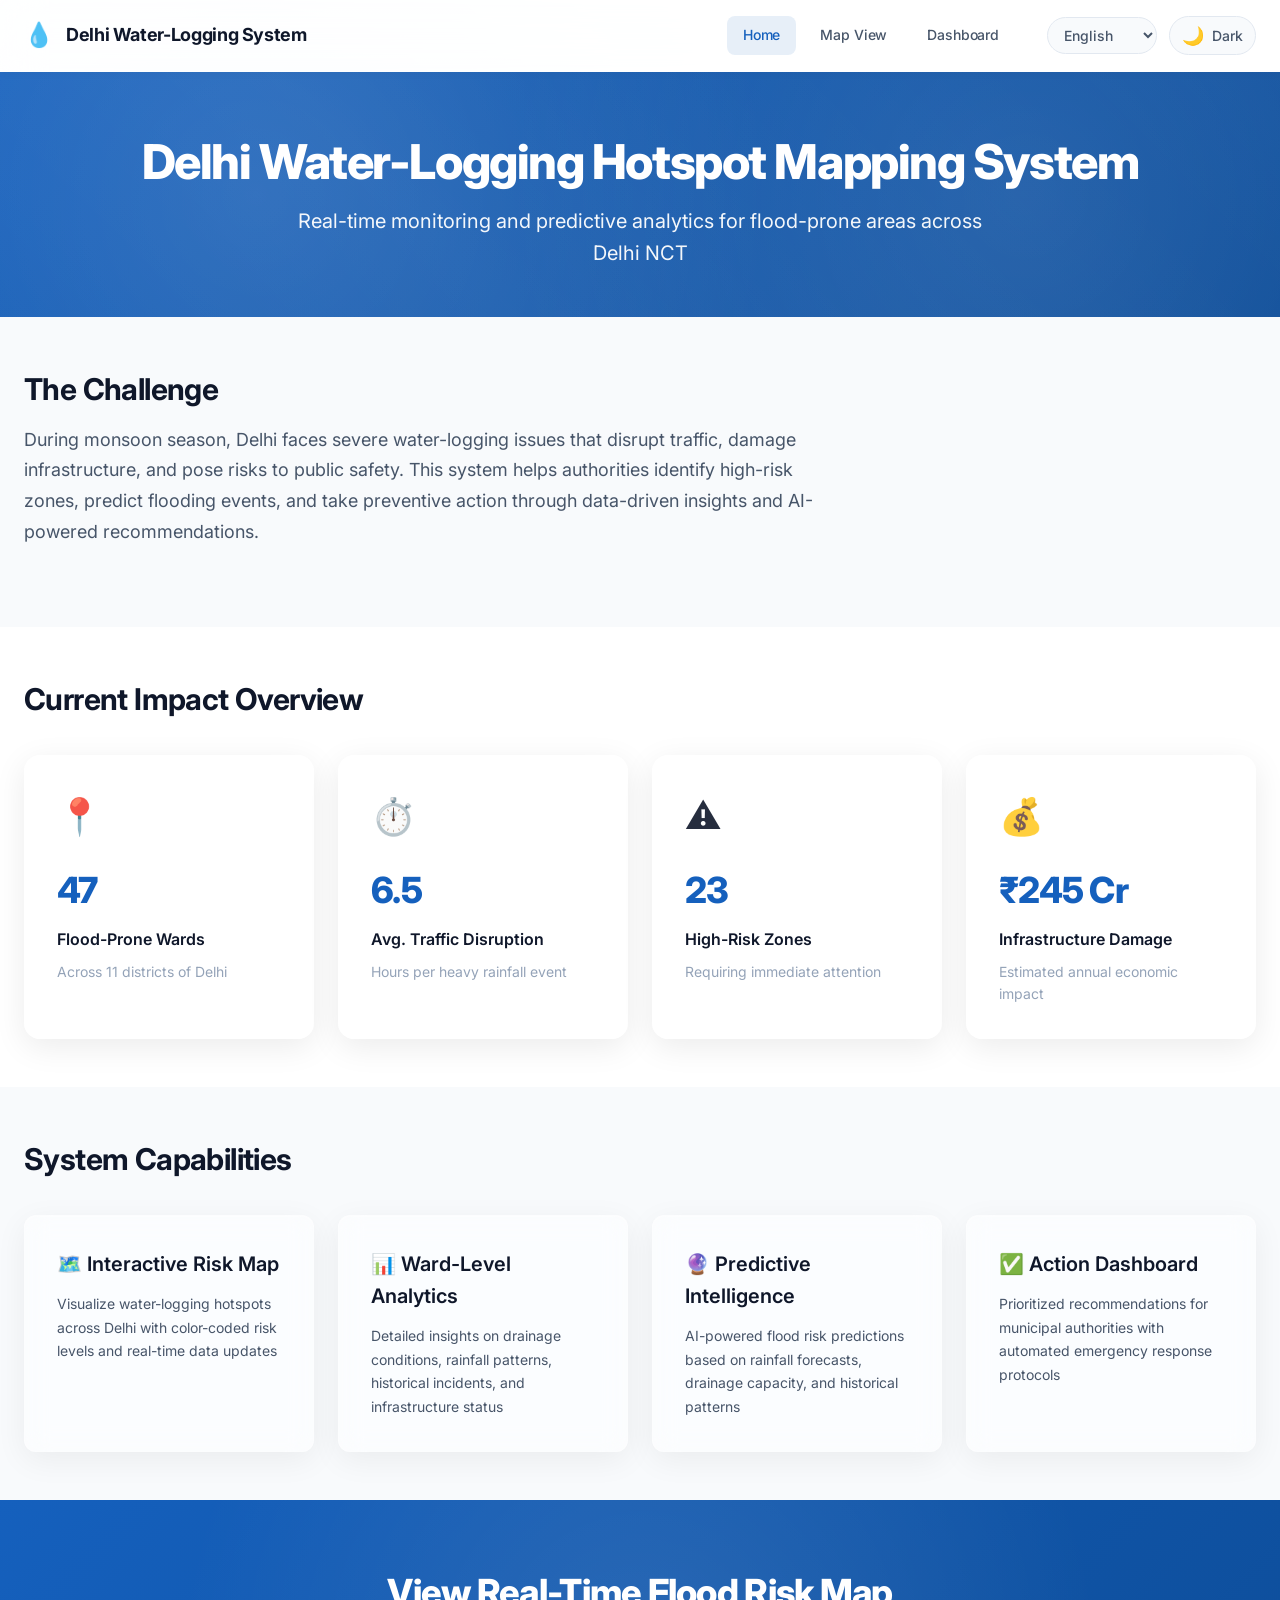
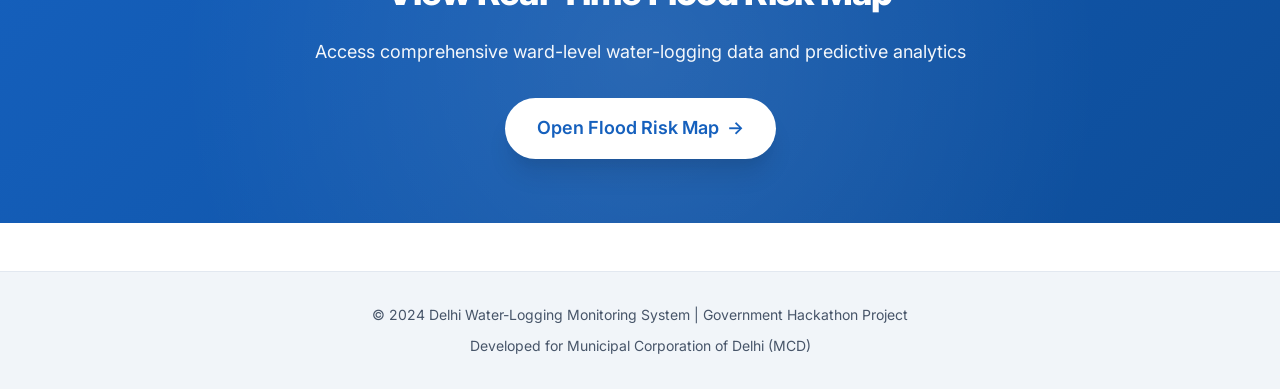
==== commit 5c926349: "hackathon_website" ====
--- a/index.html
+++ b/index.html
@@ -16,14 +16,22 @@
             </div>
             <div class="nav-content">
                 <div class="nav-links">
-                    <a href="index.html" class="active">Home</a>
-                    <a href="map.html">Map View</a>
-                    <a href="authority.html">Dashboard</a>
+                    <a href="index.html" class="active" data-i18n="nav.home">Home</a>
+                    <a href="map.html" data-i18n="nav.map">Map View</a>
+                    <a href="authority.html" data-i18n="nav.dashboard">Dashboard</a>
                 </div>
-                <button class="theme-toggle" onclick="toggleTheme()" id="theme-toggle">
-                    <span class="icon" id="theme-icon">🌙</span>
-                    <span id="theme-text">Dark</span>
-                </button>
+                <div class="nav-controls">
+                    <select class="language-selector" id="language-selector" onchange="changeLanguage(this.value)">
+                        <option value="en">English</option>
+                        <option value="hi">Hindi</option>
+                        <option value="pa">Punjabi</option>
+                        <option value="ur">Urdu</option>
+                    </select>
+                    <button class="theme-toggle" onclick="toggleTheme()" id="theme-toggle">
+                        <span class="icon" id="theme-icon">🌙</span>
+                        <span id="theme-text" data-i18n="theme.dark">Dark</span>
+                    </button>
+                </div>
             </div>
         </div>
     </nav>
@@ -31,8 +39,8 @@
     <!-- Hero Section -->
     <section class="hero">
         <div class="container">
-            <h1>Delhi Water-Logging Hotspot Mapping System</h1>
-            <p class="subtitle">Real-time monitoring and predictive analytics for flood-prone areas across Delhi NCT</p>
+            <h1 data-i18n="hero.title">Delhi Water-Logging Hotspot Mapping System</h1>
+            <p class="subtitle" data-i18n="hero.subtitle">Real-time monitoring and predictive analytics for flood-prone areas across Delhi NCT</p>
         </div>
     </section>
 
@@ -40,8 +48,8 @@
     <section class="section problem-section">
         <div class="container">
             <div class="section-header">
-                <h2 class="section-title">The Challenge</h2>
-                <p class="section-description">
+                <h2 class="section-title" data-i18n="problem.title">The Challenge</h2>
+                <p class="section-description" data-i18n="problem.description">
                     During monsoon season, Delhi faces severe water-logging issues that disrupt traffic, 
                     damage infrastructure, and pose risks to public safety. This system helps authorities 
                     identify high-risk zones, predict flooding events, and take preventive action through 
@@ -55,7 +63,7 @@
     <section class="section stats-section">
         <div class="container">
             <div class="section-header">
-                <h2 class="section-title">Current Impact Overview</h2>
+                <h2 class="section-title" data-i18n="stats.title">Current Impact Overview</h2>
             </div>
             <div class="stats-grid">
                 <!-- Stat Card 1 -->
@@ -97,7 +105,7 @@
     <section class="section features-section">
         <div class="container">
             <div class="section-header">
-                <h2 class="section-title">System Capabilities</h2>
+                <h2 class="section-title" data-i18n="features.title">System Capabilities</h2>
             </div>
             <div class="features-grid">
                 <div class="feature-card">
@@ -123,10 +131,10 @@
     <!-- Call to Action -->
     <section class="cta-section">
         <div class="container">
-            <h2>View Real-Time Flood Risk Map</h2>
-            <p>Access comprehensive ward-level water-logging data and predictive analytics</p>
+            <h2 data-i18n="cta.title">View Real-Time Flood Risk Map</h2>
+            <p data-i18n="cta.description">Access comprehensive ward-level water-logging data and predictive analytics</p>
             <a href="map.html" class="cta-button">
-                <span>Open Flood Risk Map</span>
+                <span data-i18n="cta.button">Open Flood Risk Map</span>
                 <span>→</span>
             </a>
         </div>
@@ -141,6 +149,7 @@
     </footer>
 
     <!-- Scripts -->
+    <script src="translations.js"></script>
     <script src="data.js"></script>
     <script src="script.js"></script>
 </body>
--- a/styles.css
+++ b/styles.css
@@ -226,6 +226,12 @@
     align-items: center;
 }
 
+.nav-controls {
+    display: flex;
+    align-items: center;
+    gap: var(--space-3);
+}
+
 .nav-links a {
     color: var(--text-secondary);
     text-decoration: none;
@@ -245,6 +251,33 @@
 .nav-links a.active {
     color: var(--primary);
     background-color: rgba(21, 96, 189, 0.1);
+}
+
+/* Language Selector */
+.language-selector {
+    background: var(--bg-secondary);
+    border: 1px solid var(--border-primary);
+    color: var(--text-secondary);
+    padding: var(--space-2) var(--space-3);
+    border-radius: var(--radius-full);
+    cursor: pointer;
+    font-size: var(--text-sm);
+    font-weight: 500;
+    transition: all var(--transition-fast);
+    font-family: 'Inter', sans-serif;
+    min-width: 110px;
+}
+
+.language-selector:hover {
+    background: var(--bg-tertiary);
+    border-color: var(--border-secondary);
+    color: var(--text-primary);
+}
+
+.language-selector:focus {
+    outline: none;
+    border-color: var(--primary);
+    box-shadow: 0 0 0 3px rgba(21, 96, 189, 0.1);
 }
 
 /* Theme Toggle Button */
@@ -2206,6 +2239,41 @@
 }
 
 /* ============================================
+   RTL SUPPORT - For Urdu Language
+   ============================================ */
+[dir="rtl"] .nav-brand {
+    flex-direction: row-reverse;
+}
+
+[dir="rtl"] .nav-content {
+    flex-direction: row-reverse;
+}
+
+[dir="rtl"] .nav-links {
+    flex-direction: row-reverse;
+}
+
+[dir="rtl"] .nav-controls {
+    flex-direction: row-reverse;
+}
+
+[dir="rtl"] .hotspot-item {
+    flex-direction: row-reverse;
+}
+
+[dir="rtl"] .timeline-item {
+    flex-direction: row-reverse;
+}
+
+[dir="rtl"] .rule-item {
+    flex-direction: row-reverse;
+}
+
+[dir="rtl"] .checklist-item {
+    flex-direction: row-reverse;
+}
+
+/* ============================================
    RESPONSIVE DESIGN - Mobile Optimized
    ============================================ */
 @media (max-width: 1024px) {
@@ -2249,6 +2317,16 @@
         text-align: center;
     }
     
+    .nav-controls {
+        width: 100%;
+        flex-direction: column;
+        gap: var(--space-3);
+    }
+    
+    .language-selector {
+        width: 100%;
+    }
+    
     .hero h1 {
         font-size: var(--text-3xl);
     }
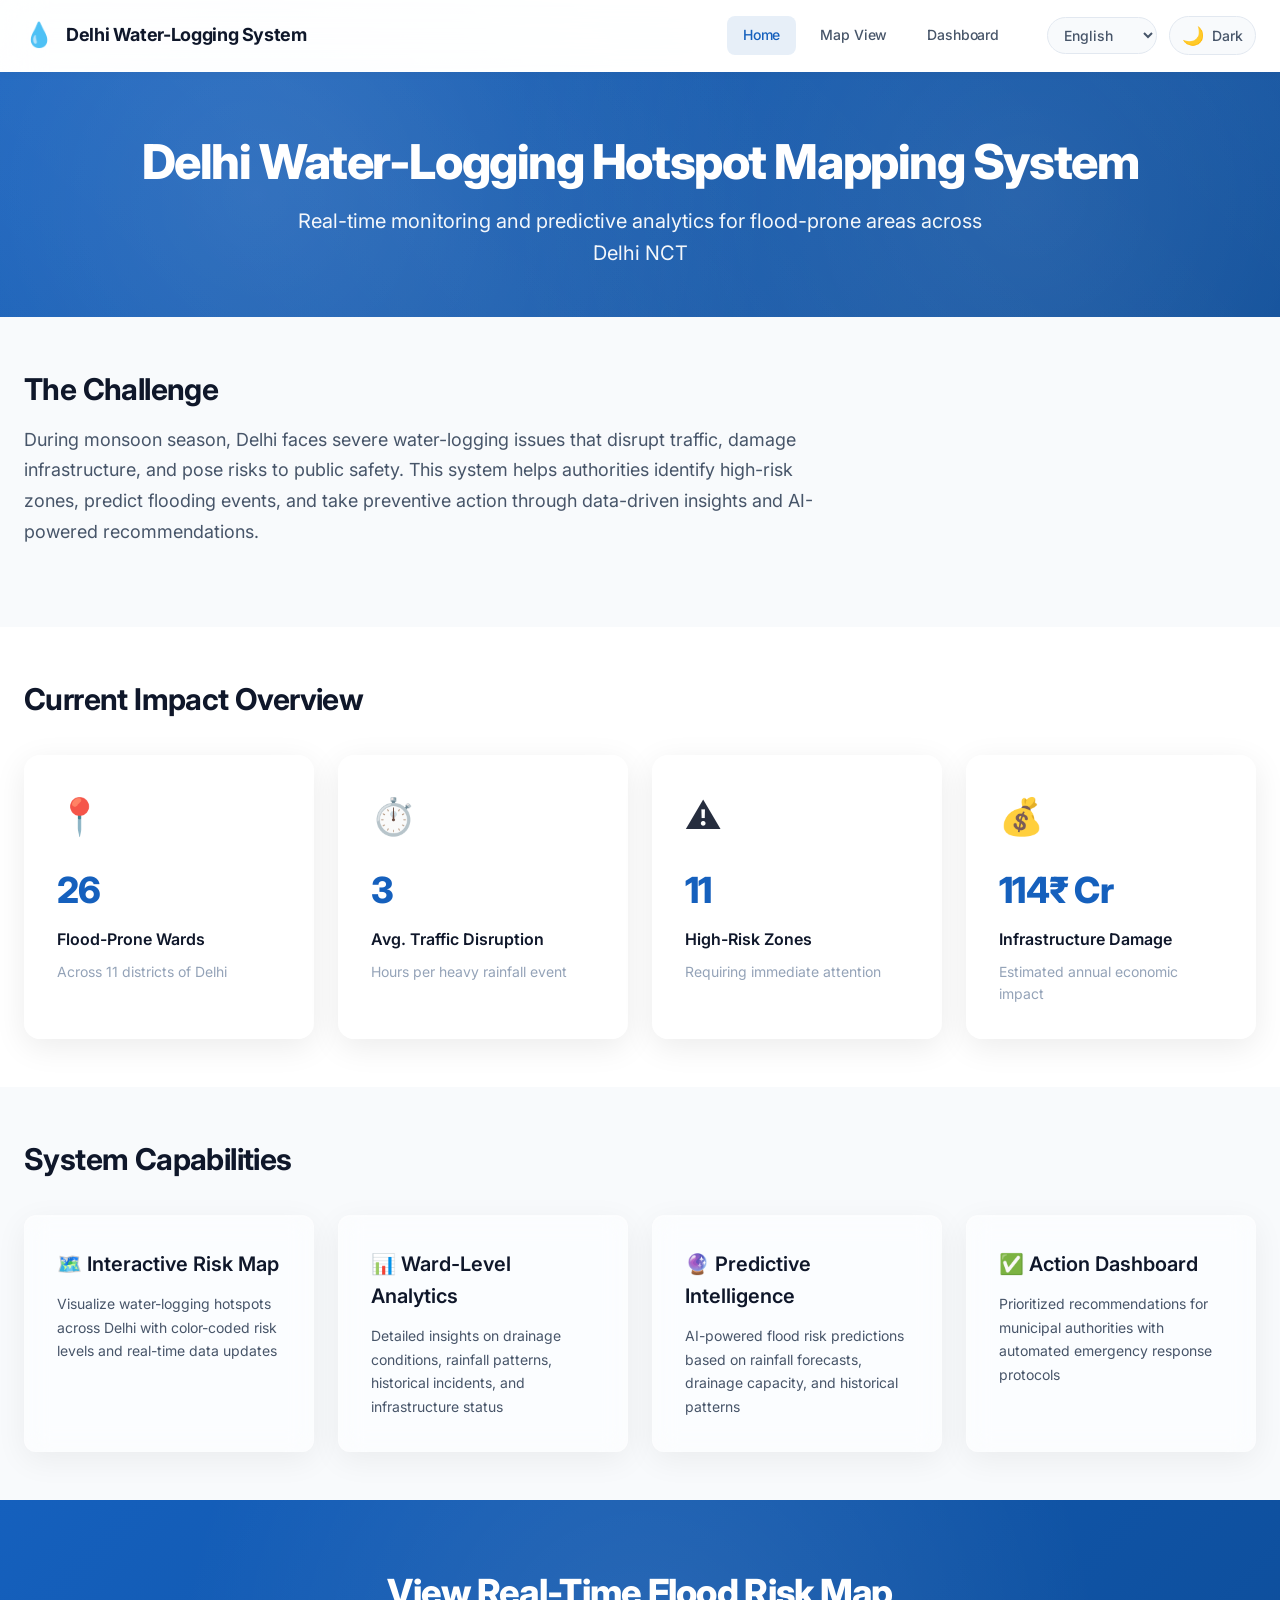
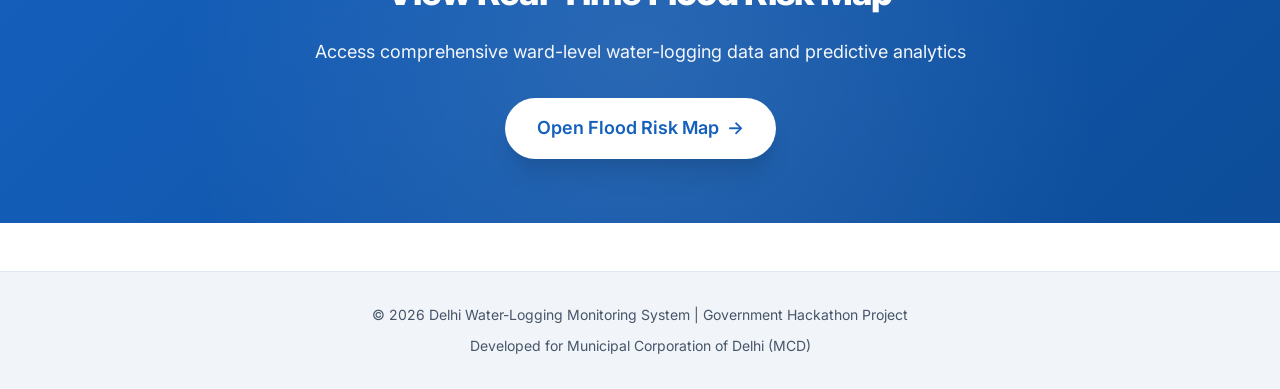
==== commit 4bb2cb04: "map" ====
--- a/index.html
+++ b/index.html
@@ -143,7 +143,7 @@
     <!-- Footer -->
     <footer>
         <div class="container">
-            <p>&copy; 2024 Delhi Water-Logging Monitoring System | Government Hackathon Project</p>
+            <p>&copy; 2026 Delhi Water-Logging Monitoring System | Government Hackathon Project</p>
             <p>Developed for Municipal Corporation of Delhi (MCD)</p>
         </div>
     </footer>
--- a/styles.css
+++ b/styles.css
@@ -2239,6 +2239,48 @@
 }
 
 /* ============================================
+   LEAFLET MAP CUSTOMIZATION
+   ============================================ */
+.leaflet-popup-content-wrapper {
+    border-radius: var(--radius-lg);
+    box-shadow: var(--shadow-xl);
+    font-family: 'Inter', sans-serif;
+}
+
+.leaflet-popup-tip {
+    background: white;
+}
+
+[data-theme="dark"] .leaflet-popup-content-wrapper {
+    background-color: var(--bg-elevated);
+    color: var(--text-primary);
+}
+
+[data-theme="dark"] .leaflet-popup-tip {
+    background-color: var(--bg-elevated);
+}
+
+.ward-tooltip {
+    background-color: var(--bg-elevated) !important;
+    border: 1px solid var(--border-primary) !important;
+    border-radius: var(--radius-md) !important;
+    padding: var(--space-2) var(--space-3) !important;
+    font-family: 'Inter', sans-serif !important;
+    font-size: var(--text-xs) !important;
+    font-weight: 600 !important;
+    color: var(--text-primary) !important;
+    box-shadow: var(--shadow-md) !important;
+}
+
+.ward-tooltip::before {
+    border-top-color: var(--border-primary) !important;
+}
+
+.leaflet-control-filter {
+    font-family: 'Inter', sans-serif;
+}
+
+/* ============================================
    RTL SUPPORT - For Urdu Language
    ============================================ */
 [dir="rtl"] .nav-brand {
